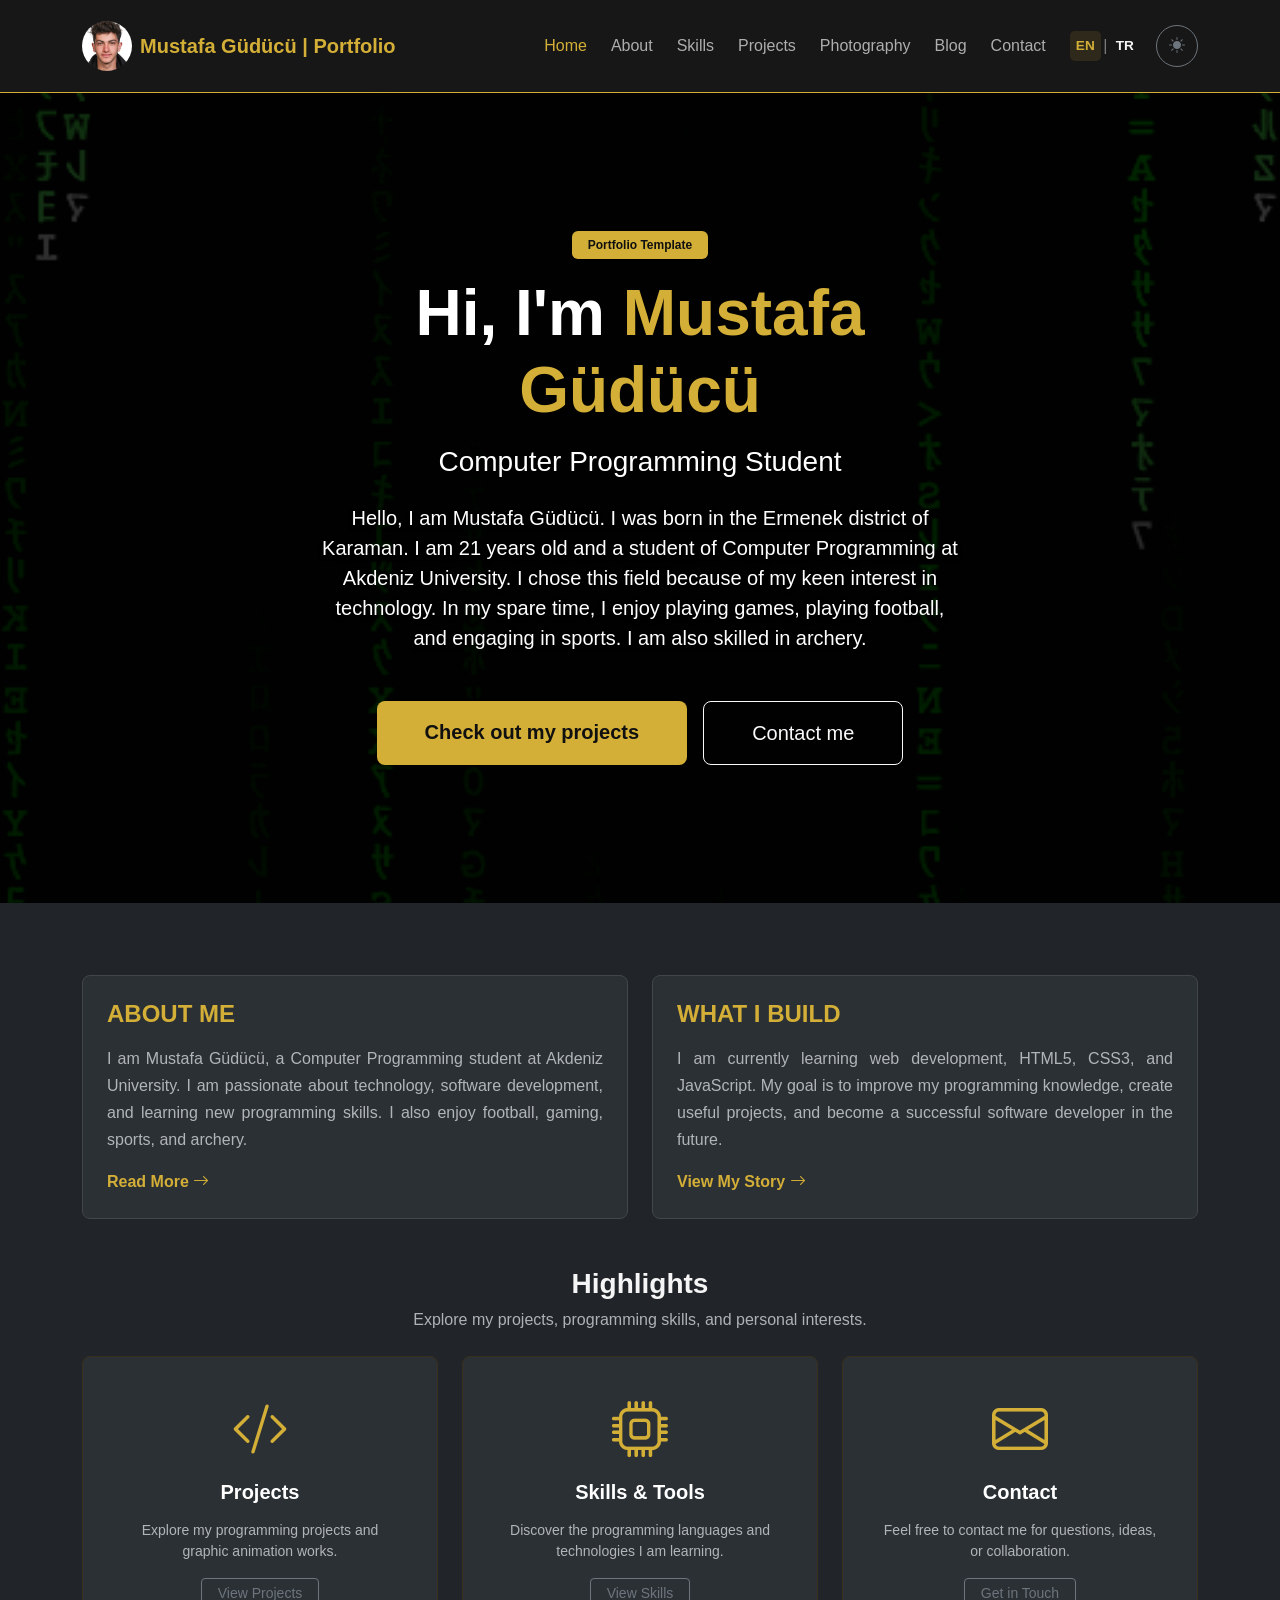
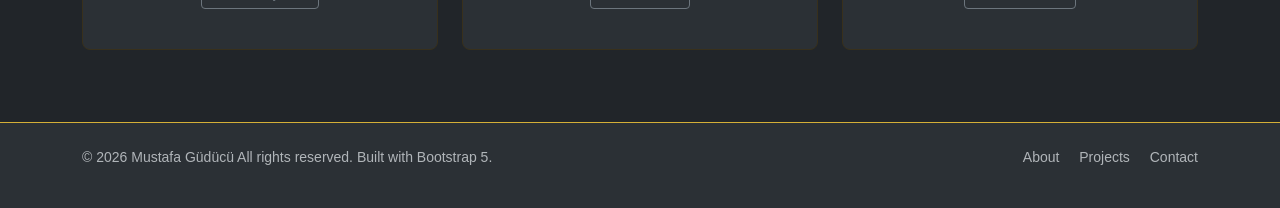
==== index.html @ 78a8216e "Add files via upload" ====
<!DOCTYPE html>
<!DOCTYPE html>

<html data-bs-theme="dark" lang="en">
<head>
<script>try { document.documentElement.setAttribute('data-bs-theme', localStorage.getItem('portfolio-theme') === 'light' ? 'light' : 'dark'); } catch (_) { document.documentElement.setAttribute('data-bs-theme', 'dark'); }</script>
<meta charset="utf-8"/>
<meta content="width=device-width, initial-scale=1.0" name="viewport"/>
<title>Mustafa Güdücü | Kişisel Web Sitesi</title>
<meta content="Explore the personal portfolio of Mustafa Güdücü, a Computer Programming student at Akdeniz University. Discover my skills, projects and interests." name="description"/>
<!--favicon-->
<link rel="icon" type="image/png" href="assets/images/favicon-round.png?v=2">
<!--bootstrap manuel-->
<link href="assets/css/bootstrap.min.css" rel="stylesheet"/>
<!--bootstrap icons-->
<link href="https://cdn.jsdelivr.net/npm/bootstrap-icons@1.11.3/font/bootstrap-icons.min.css" rel="stylesheet"/>
<!--css manuel-->
<link href="assets/css/style.css" rel="stylesheet"/>
<!-- Page-specific styles moved to assets/css/style.css -->
</head>
<body class="d-flex flex-column min-vh-100">
<nav class="navbar navbar-expand-lg bg-body-tertiary sticky-top py-3">
<div class="container">
<a class="navbar-brand d-flex align-items-center gap-2" href="index.html">
<img alt="Logo" class="d-inline-block align-text-top navbar-profile-photo" height="40" src="resim/images/mustafa.jpg" width="40"/>
<span class="fw-bold tracking-wide">Mustafa Güdücü | Portfolio</span>
</a>
<button aria-label="Toggle navigation" class="navbar-toggler" data-bs-target="#navbarNav" data-bs-toggle="collapse" title="Toggle navigation" type="button">
<i class="bi bi-three-dots-vertical mobile-menu-icon" aria-hidden="true"></i>
</button>
<div class="collapse navbar-collapse" id="navbarNav">
<ul class="navbar-nav ms-auto align-items-center gap-2">
<li class="nav-item"><a class="nav-link active" href="index.html">Home</a></li>
<li class="nav-item"><a class="nav-link" href="about.html">About</a></li>
<li class="nav-item"><a class="nav-link" href="skills.html">Skills</a></li>
<li class="nav-item"><a class="nav-link" href="projects.html">Projects</a></li>
<li class="nav-item"><a class="nav-link" href="photography.html">Photography</a></li>
<li class="nav-item"><a class="nav-link" href="blog.html">Blog</a></li>
<li class="nav-item"><a class="nav-link" href="contact.html">Contact</a></li>
<li class="nav-item ms-lg-2"><div aria-label="Language / Dil" class="language-switch" role="group"><a aria-current="page" aria-label="Switch to English" class="language-en" href="index.html" lang="en">EN</a><span aria-hidden="true" class="language-divider">|</span><a aria-label="Türkçeye geç" class="language-tr" href="tr-index.html" lang="tr">TR</a></div></li><li class="nav-item ms-lg-2">
<button aria-label="Toggle color theme" class="btn btn-outline-secondary theme-toggle-btn" id="themeToggle" title="Toggle color theme" type="button">
<i class="bi bi-sun-fill" id="themeIcon"></i>
</button>
</li>
</ul>
</div>
</div>
</nav>
<section class="hero-section text-white">
<div class="container">
<div class="row">
<div class="col-lg-8 col-xl-7 mx-auto text-center">
<span class="badge text-bg-warning mb-3 px-3 py-2 text-white hero-badge">Portfolio Template</span>
<h1 class="display-3 fw-bold mb-3">Hi, I'm <span class="hero-name-accent">Mustafa Güdücü</span></h1>
<h3 class="mb-4">Computer Programming Student</h3>
<p class="lead mb-5 text-white-50">
                       Hello, I am Mustafa Güdücü. I was born in the Ermenek district of Karaman. I am 21 years old and a student of Computer Programming at Akdeniz University. I chose this field because of my keen interest in technology. In my spare time, I enjoy playing games, playing football, and engaging in sports. I am also skilled in archery.
                    </p>
<div class="d-flex gap-3 justify-content-center">
<a class="btn btn-accent btn-lg px-5 py-3" href="projects.html">Check out my projects</a>
<a class="btn btn-outline-light btn-lg px-5 py-3" href="contact.html">Contact me</a>
</div>
</div>
</div>
</div>
</section>
<main class="py-5 bg-body">
<div class="container my-4">
<div class="row g-4 mb-5">
<div class="col-md-6">
<div class="h-100 p-4 bg-body-tertiary rounded-3 border border-secondary-subtle">
<h2 class="h4 fw-bold text-uppercase mb-3 summary-heading">About Me</h2>
<p class="text-body-secondary mb-3 summary-text">
                           
I am Mustafa Güdücü, a Computer Programming student
at Akdeniz University. I am passionate about
technology, software development, and learning
new programming skills. I also enjoy football,
gaming, sports, and archery.

                        </p>
<a class="text-decoration-none fw-semibold summary-link" href="about.html">Read More <i class="bi bi-arrow-right"></i></a>
</div>
</div>
<div class="col-md-6">
<div class="h-100 p-4 bg-body-tertiary rounded-3 border border-secondary-subtle">
<h2 class="h4 fw-bold text-uppercase mb-3 summary-heading">What I Build</h2>
<p class="text-body-secondary mb-3 summary-text">
                            
I am currently learning web development,
HTML5, CSS3, and JavaScript. My goal is to
improve my programming knowledge, create
useful projects, and become a successful
software developer in the future.

                        </p>
<a class="text-decoration-none fw-semibold summary-link" href="about.html">View My Story <i class="bi bi-arrow-right"></i></a>
</div>
</div>
</div>
<div class="text-center mb-4">
<h3 class="fw-bold">Highlights</h3>
<p class="text-body-secondary">Explore my projects, programming skills, and personal interests.</p>
</div>
<div class="row g-4">
<div class="col-md-4">
<div class="card h-100 bg-body-tertiary text-center p-4 feature-card rounded-3">
<div class="card-body d-flex flex-column align-items-center">
<i class="bi bi-code-slash display-4 mb-3 feature-icon"></i>
<h4 class="card-title fw-bold h5">Projects</h4>
<p class="card-text text-body-secondary small mt-2">
                                Explore my programming projects and graphic animation works.
                            </p>
<a class="btn btn-sm btn-outline-secondary mt-auto px-3" href="projects.html">View Projects</a>
</div>
</div>
</div>
<div class="col-md-4">
<div class="card h-100 bg-body-tertiary text-center p-4 feature-card rounded-3">
<div class="card-body d-flex flex-column align-items-center">
<i class="bi bi-cpu display-4 mb-3 feature-icon"></i>
<h4 class="card-title fw-bold h5">Skills &amp; Tools</h4>
<p class="card-text text-body-secondary small mt-2">
                                Discover the programming languages and technologies I am learning.
                            </p>
<a class="btn btn-sm btn-outline-secondary mt-auto px-3" href="skills.html">View Skills</a>
</div>
</div>
</div>
<div class="col-md-4">
<div class="card h-100 bg-body-tertiary text-center p-4 feature-card rounded-3">
<div class="card-body d-flex flex-column align-items-center">
<i class="bi bi-envelope display-4 mb-3 feature-icon"></i>
<h4 class="card-title fw-bold h5">Contact</h4>
<p class="card-text text-body-secondary small mt-2">
                                Feel free to contact me for questions, ideas, or collaboration.
                            </p>
<a class="btn btn-sm btn-outline-secondary mt-auto px-3" href="contact.html">Get in Touch</a>
</div>
</div>
</div>
</div>
</div>
</main>
<footer class="bg-body-tertiary py-4 mt-auto">
<div class="container">
<div class="row align-items-center grey-text text-body-secondary small mb-3">
<div class="col-md-6 text-center text-md-start mb-3 mb-md-0">
                    © 2026 Mustafa Güdücü All rights reserved. Built with Bootstrap 5.
                </div>
<div class="col-md-6 text-center text-md-end">
<a class="text-decoration-none text-body-secondary me-3" href="about.html">About</a>
<a class="text-decoration-none text-body-secondary me-3" href="projects.html">Projects</a>
<a class="text-decoration-none text-body-secondary" href="contact.html">Contact</a>
</div>
</div>
</div></footer>
<!--bootstrap manuel js-->
<script crossorigin="anonymous" integrity="sha384-YvpcrYf0tY3lHB60NNkmXc5s9fDVZLESaAA55NDzOxhy9GkcIdslK1eN7N6jIeHz" src="https://cdn.jsdelivr.net/npm/bootstrap@5.3.3/dist/js/bootstrap.bundle.min.js"></script>
<script src="assets/js/main.js"></script>
<script src="assets/js/theme.js"></script>
</body>
</html>
---- assets/css/style.css ----
/* ==========================================================================
   CUSTOM PORTFOLIO TEMPLATE STYLES (Bootstrap 5 Accent)
   ========================================================================== */

/* Renk Değişkenleri (Global Variables) */
:root {
    --accent-color: #D4AF37;       /* İmza rengimiz: Canlı Turuncu */
    --accent-hover: #B8962E;       /* Koyu Turuncu (Hover durumları için) */
    --transition-speed: 0.3s;      /* Akıcı geçiş animasyon hızı */
}

/* Genel Seçiciler & Yumuşak Kaydırma */
html {
    scroll-behavior: smooth;
}

body {
    font-family: 'Segoe UI', Tahoma, Geneva, Verdana, sans-serif;
    transition: background-color var(--transition-speed) ease, color var(--transition-speed) ease;
}

/* Navbar Özelleştirmeleri */
.navbar-brand img {
    transition: transform var(--transition-speed) ease;
}
.navbar-brand:hover img {
    transform: scale(1.05);
}

.nav-link {
    font-weight: 500;
    transition: color var(--transition-speed) ease;
}

/* Aktif sayfa linki ve hover durumunda turuncu parlaması */
.nav-link:hover, 
.nav-link.active {
    color: var(--accent-color) !important;
}

/* Turuncu Buton Sınıfımız (Bootstrap Butonlarını Ezmeden Ekstra Güç) */
.btn-accent {
    background-color: var(--accent-color);
    color: #ffffff;
    border: none;
    font-weight: 600;
    transition: all var(--transition-speed) ease;
}

.btn-accent:hover {
    background-color: var(--accent-hover);
    color: #ffffff;
    transform: translateY(-2px);
    box-shadow: 0 4px 15px rgba(255, 48, 48, 0.3);
}

.btn-outline-accent {
    border: 2px solid var(--accent-color);
    color: var(--accent-color);
    background: transparent;
    font-weight: 600;
    transition: all var(--transition-speed) ease;
}

.btn-outline-accent:hover {
    background-color: var(--accent-color);
    color: #ffffff;
    transform: translateY(-2px);
}

/* Hero Alanı (Giriş Ekranı) Tasarımı */
.hero-section {
    min-height: 85vh;
    display: flex;
    align-items: center;
}

.hero-img {
    max-height: 450px;
    object-fit: contain;
    filter: drop-shadow(0 10px 20px rgba(0, 0, 0, 0.15));
}

/* Fotoğraf Galerisi (Photography) İçin Masonry/Grid Temeli */
.gallery-item {
    overflow: hidden;
    position: relative;
    border-radius: 8px;
    cursor: pointer;
    box-shadow: 0 4px 10px rgba(0,0,0,0.1);
    transition: transform var(--transition-speed) ease;
}

.gallery-item img {
    transition: transform 0.5s ease;
    width: 100%;
    height: auto;
    display: block;
}

.gallery-item:hover img {
    transform: scale(1.08);
}

/* Footer Alt Çizgi Ayarı */
footer {
    border-top: 1px solid rgba(120, 120, 120, 0.15);
}

/* Tema Değiştirici Buton (Floating Toggle) Stili */
.theme-toggle-btn {
    cursor: pointer;
    padding: 8px 12px;
    border-radius: 50px;
    transition: all var(--transition-speed) ease;
}

.hero-badge {
    background-color: var(--accent-color) !important;
}

.hero-name-accent,
.summary-heading,
.summary-link,
.feature-icon {
    color: var(--accent-color);
}

.summary-text {
    text-align: justify;
    line-height: 1.7;
}

.accent-heading {
    color: var(--accent-color);
}

.projects-page {
    max-width: 950px;
}

.about-section {
    max-width: 900px;
}

.blog-page {
    max-width: 800px;
}

.blog-save-btn,
.contact-submit-btn {
    background-color: var(--accent-color);
    border: none;
}

.photography-sidebar {
    top: 100px;
}

.archive-heading,
.section-heading {
    color: var(--accent-color);
}

.skills-page {
    max-width: 1000px;
}

.cert-modal-image {
    max-height: 75vh;
    width: auto;
}


/*Galeri formatı*/

/* ==========================================================================
   NOAH KALINA STYLE COMPACT MASONRY GALLERY (8-sütun)
   ========================================================================== */

.photography-gallery {
    /* Büyük ekranlarda 8 sütunlu kompakt düzen */
    column-count: 5;
    column-gap: 5px; /* İkonik sıkı görünüm için dar yatay boşluk */
    width: 100%;
}

.gallery-card {
    background-color: transparent;
    break-inside: avoid; /* Sütun geçişlerinde resmin kesilmesini önler */
    margin-bottom: 5px; /* Sıkı görünüm için dar dikey boşluk */
    overflow: hidden;
    border-radius: 5px; /* Tam referanstaki gibi keskin ve minimal kenarlar */
    cursor: pointer;
}

.gallery-card img {
    width: 100%;
    height: auto; /* Orijinal en-boy oranını milimetrik korur */
    display: block;
    object-fit: cover;
    transition: filter var(--transition-speed) ease;
}

/* Hover Durumu: Resmi büyütmeden, sadece hafifçe aydınlatarak şık bir odaklanma sağlar */
.gallery-card:hover img {
    filter: brightness(1.2);
}

/* Farklı Ekran Genişliklerine Göre Sütun Sayısı Yönetimi (Responsive) */
@media (max-width: 1600px) {
    .photography-gallery {
        column-count: 6;
    }
}

@media (max-width: 1200px) {
    .photography-gallery {
        column-count: 5;
    }
}

@media (max-width: 992px) {
    .photography-gallery {
        column-count: 4;
    }
}

@media (max-width: 768px) {
    .photography-gallery {
        column-count: 3;
    }
}

@media (max-width: 480px) {
    .photography-gallery {
        column-count: 2; /* Mobilde bile şık durması için yan yana 2 kare */
    }
}


/* ========================================================================== */
/* about.html — extracted embedded styles (originally inside <style> in about.html) */
/* ========================================================================== */
/* Bu sayfaya özel okunurluğu artıran ince ayarlar */
.about-section h2 {
    font-size: 1.75rem;
    letter-spacing: 1px;
    font-weight: 700;
}
.about-section p {
    line-height: 1.8;
    text-align: justify;
    font-weight: 400;
}
.about-divider {
    border-top: 1px solid rgb(255, 255, 255, 0.15);
    margin: 2.5rem 0;
}
[data-bs-theme="light"] .about-divider {
    border-top: 1px solid rgba(0, 0, 0, 0.15);
}

/* Sosyal medya ikonları hover efekti (tekrar eden kurallar burada merkezi hale getirildi) */
.bi { transition: color 0.3s ease; }
.gap-4 a:hover { color: var(--accent-color) !important; }


/* ========================================================================== */
/* index.html — extracted embedded styles (originally inside <style> in index.html) */
/* ========================================================================== */
/* --- ANA SAYFA (HERO) ÖZEL STİLLERİ --- */
.hero-section {
    min-height: calc(100vh - 90px); /* Navbar yüksekliğini çıkar */
    background-image: url('https://images.unsplash.com/photo-1516321497487-e288fb19713f?auto=format&fit=crop&w=1600&q=80');
    background-size: cover;
    background-position: center center;
    background-repeat: no-repeat;
    position: relative;
    display: flex;
    align-items: center;
}

/* Arka plan karartma overlay'i (Abartmadan) */
.hero-section::before {
    content: "";
    position: absolute;
    top: 0;
    left: 0;
    width: 100%;
    height: 100%;
    background-color: rgba(0, 0, 0, 0.45); /* Karartma oranı (0.0 - 1.0) */
    z-index: 1;
}

/* Yazıları overlay'in önüne çıkarma */
.hero-section .container {
    position: relative;
    z-index: 2; /* Arka plan karartmasının önünde */
}

/* Yazı renklerini beyazlatma */
.hero-section h1,
.hero-section h3,
.hero-section p.lead {
    color: #ffffff !important;
}

.hero-section p.lead {
    text-shadow: 0 2px 4px rgba(0,0,0,0.5); /* Okunabilirlik için hafif gölge */
}

/* --- YENİ EKLENEN BÖLÜM STİLLERİ --- */
.feature-card {
    transition: transform 0.3s ease, box-shadow 0.3s ease;
    border: 1px solid rgba(216, 4, 4, 0.08);
}
.feature-card:hover {
    transform: translateY(-5px);
    box-shadow: 0 10px 20px rgba(0, 0, 0, 0.2);
    border-color: var(--accent-color);
}
[data-bs-theme="light"] .feature-card {
    border: 1px solid rgba(0, 0, 0, 0.08);
}

/* Alt kısımlar için ikon hover merkezi kuralları */
.footer .bi:hover {
    color: var(--accent-color) !important;
}


/* ========================================================================== */
/* skills.html — extracted embedded styles (originally inside <style> in skills.html) */
/* ========================================================================== */
/* Modern Bölüm Ayırıcıları */
.skills-divider {
    border-top: 1px solid rgba(255, 255, 255, 0.1);
    margin: 4rem 0;
}
[data-bs-theme="light"] .skills-divider {
    border-top: 1px solid rgba(0, 0, 0, 0.1);
}

/* Teknolojik Kart Tasarımları */
.tech-card {
    background-color: var(--bs-body-tertiary);
    border: 1px solid rgba(255, 255, 255, 0.05);
    border-radius: 12px;
    padding: 1.25rem;
    display: flex;
    align-items: center;
    gap: 1rem;
    transition: transform 0.2s ease, border-color 0.2s ease, box-shadow 0.2s ease;
}
[data-bs-theme="light"] .tech-card {
    border: 1px solid rgba(0, 0, 0, 0.05);
}
.tech-card:hover {
    transform: translateY(-4px);
    border-color: var(--accent-color);
    box-shadow: 0 8px 20px rgba(0, 0, 0, 0.2);
}
.tech-icon-wrapper {
    width: 48px;
    height: 48px;
    display: flex;
    align-items: center;
    justify-content: center;
    border-radius: 8px;
    background-color: rgba(255, 255, 255, 0.03);
    padding: 10px;
}
[data-bs-theme="light"] .tech-icon-wrapper {
    background-color: rgba(0, 0, 0, 0.03);
}
.tech-icon-wrapper img {
    width: 100%;
    height: 100%;
    object-fit: contain;
}

/* Sertifika Kartı Stilleri */
.cert-card {
    background-color: var(--bs-body-tertiary);
    border: 1px solid rgba(255, 255, 255, 0.05);
    border-radius: 12px;
    overflow: hidden;
    transition: transform 0.2s ease, border-color 0.2s ease;
    cursor: pointer;
}
[data-bs-theme="light"] .cert-card {
    border: 1px solid rgba(0, 0, 0, 0.05);
}
.cert-card:hover {
    transform: translateY(-4px);
    border-color: var(--accent-color);
}
.cert-img-wrapper {
    height: 160px;
    overflow: hidden;
    background-color: rgba(0, 0, 0, 0.1);
    display: flex;
    align-items: center;
    justify-content: center;
    border-bottom: 1px solid rgba(255, 255, 255, 0.05);
}
[data-bs-theme="light"] .cert-img-wrapper {
    border-bottom: 1px solid rgba(0, 0, 0, 0.05);
}
.cert-img-wrapper img {
    width: 100%;
    height: 100%;
    object-fit: cover;
    transition: transform 0.3s ease;
}
.cert-card:hover .cert-img-wrapper img {
    transform: scale(1.04);
}


/* ========================================================================== */
/* projects.html — extracted embedded styles (originally inside <style> in projects.html) */
/* ========================================================================== */
.project-card {
    background-color: var(--bs-body-tertiary);
    border: 1px solid rgba(255, 255, 255, 0.05);
    border-radius: 8px;
    overflow: hidden;
    transition: transform 0.2s ease, border-color 0.2s ease;
    cursor: pointer;
}

[data-bs-theme="light"] .project-card {
    border: 1px solid rgba(0, 0, 0, 0.05);
}

.project-card:hover {
    transform: translateY(-2px);
    border-color: var(--accent-color);
}

/* Sol Taraftaki Görsel Alanı */
.project-img-wrapper {
    width: 100%;
    height: 240px;
    background-color: rgba(0, 0, 0, 0.2);
    overflow: hidden;
    display: flex;
    align-items: center;
    justify-content: center;
}

@media (min-width: 768px) {
    .project-img-wrapper {
        width: 300px;
        height: 100%;
        min-height: 240px;
    }
}

.project-img-wrapper img {
    width: 100%;
    height: 100%;
    object-fit: cover;
    min-height: 100%;
}

/* collapse açıldığında dönen ok animasyonu */
.toggle-icon {
    transition: transform 0.3s ease;
}
.project-card[aria-expanded="true"] .toggle-icon {
    transform: rotate(180deg);
    color: var(--accent-color) !important;
}

/* Genişleyen detay alanı stili */
.project-details {
    background-color: rgba(0, 0, 0, 0.15);
    border-top: 1px solid rgba(255, 255, 255, 0.05);
}
[data-bs-theme="light"] .project-details {
    background-color: rgba(0, 0, 0, 0.02);
    border-top: 1px solid rgba(0, 0, 0, 0.05);
}


/* ========================================================================== */
/* photography.html — extracted embedded styles (originally inside <style> in photography.html) */
/* ========================================================================== */
.year-sidebar .nav-link {
    color: var(--bs-secondary-color);
    font-weight: 500;
    padding: 8px 16px;
    border-radius: 4px;
    transition: all 0.2s ease;
}
.year-sidebar .nav-link:hover {
    color: var(--accent-color);
    background-color: rgba(255, 107, 0, 0.05);
}
.year-sidebar .nav-link.active {
    color: #ffffff !important;
    background-color: var(--accent-color) !important;
}
[data-bs-theme="light"] .year-sidebar .nav-link.active {
    color: #ffffff !important;
}

/* Fotoğraf Kartı ve Üzerine Gelince Çıkan Açıklama Katmanı */
.gallery-card {
    position: relative;
    background-color: transparent;
    break-inside: avoid;
    margin-bottom: 8px;
    overflow: hidden;
    border-radius: 2px;
    cursor: pointer;
}

.gallery-card img {
    width: 100%;
    height: auto;
    display: block;
    object-fit: cover;
    transition: transform 0.4s ease, filter 0.4s ease;
}

/* Karartma Overlay Katmanı */
.gallery-overlay {
    position: absolute;
    top: 0;
    left: 0;
    width: 100%;
    height: 100%;
    background: rgba(0, 0, 0, 0.75); /* Karartma oranı */
    display: flex;
    flex-direction: column; /* Fixed from flex-column */
    justify-content: flex-end;
    padding: 12px;
    opacity: 0;
    transition: opacity 0.3s ease;
    z-index: 2;
}

/* İmleç üzerine gelince tetiklenenler */
.gallery-card:hover img {
    transform: scale(1.03);
}
.gallery-card:hover .gallery-overlay {
    opacity: 1;
}

/* Yazıların Küçüklüğü ve Tipografisi */
.overlay-title {
    font-size: 0.85rem;
    font-weight: 700;
    color: #ffffff;
    margin-bottom: 2px;
    text-transform: uppercase;
    letter-spacing: 0.5px;
}
.overlay-meta {
    font-size: 0.75rem;
    color: rgba(255, 255, 255, 0.7);
}

/* Filtreleme Geçiş Animasyonu */
.gallery-card.d-none {
    display: none !important;
}


/* ===========================================================================*/
/* blog.html — extracted embedded styles (originally inside <style> in blog.html) */
/* ========================================================================== */
.blog-card {
    background-color: var(--bs-body-tertiary);
    border: 1px solid rgba(255, 255, 255, 0.05);
    border-radius: 8px;
    transition: border-color 0.2s ease;
    position: relative;
}
[data-bs-theme="light"] .blog-card {
    border: 1px solid rgba(0, 0, 0, 0.05);
}
.blog-card:hover {
    border-color: var(--accent-color);
}
.blog-img-wrapper {
    max-height: 400px;
    overflow: hidden;
    border-radius: 4px;
    background-color: rgba(0, 0, 0, 0.1);
}
.blog-img-wrapper img {
    width: 100%;
    height: auto;
    object-fit: cover;
}
.add-post-btn {
    width: 45px;
    height: 45px;
    display: flex;
    align-items: center;
    justify-content: center;
    border-radius: 50%;
    background-color: var(--accent-color);
    color: #ffffff !important;
    border: none;
    transition: transform 0.2s ease;
}
.add-post-btn:hover {
    transform: scale(1.1);
}
.post-menu-btn {
    background: none;
    border: none;
    color: var(--bs-secondary-color);
    padding: 4px 8px;
    border-radius: 4px;
    transition: color 0.2s, background-color 0.2s;
}
.post-menu-btn:hover, .post-menu-btn:focus {
    color: var(--bs-body-color);
    background-color: rgba(255, 255, 255, 0.08);
}
[data-bs-theme="light"] .post-menu-btn:hover {
    background-color: rgba(0, 0, 0, 0.05);
}
.dropdown-menu-end {
    right: 0;
    left: auto;
}


/* ========================================================================== */
/* contact.html — extracted embedded styles (originally inside <style> in contact.html) */
/* ========================================================================== */
.contact-icon-box {
    width: 44px;
    height: 44px;
    display: flex;
    align-items: center;
    justify-content: center;
    border-radius: 8px;
    background-color: rgba(255, 255, 255, 0.05);
    color: var(--accent-color);
    font-size: 1.25rem;
    transition: all 0.2s ease;
}
[data-bs-theme="light"] .contact-icon-box {
    background-color: rgba(0, 0, 0, 0.05);
}
.contact-link-row:hover .contact-icon-box {
    background-color: var(--accent-color);
    color: #ffffff;
    transform: translateY(-2px);
}
.form-control:focus {
    border-color: var(--accent-color);
    box-shadow: 0 0 0 0.25rem rgba(239, 125, 0, 0.25);
}

/* ========================================================================== */
/* End of extracted embedded styles */
/* ========================================================================== */

/* MUSTAFA GÜDÜCÜ - SİYAH & ALTIN TEMA */

:root {
    --bs-primary: #d4af37;
    --bs-primary-rgb: 212, 175, 55;
    --bs-body-bg: #101010;
    --bs-body-color: #F5F5F5;
}

/* Genel sayfa görünümü */
body {
    background-color: #101010;
    color: #F5F5F5;
    font-family: Arial, sans-serif;
}

/* Üst menü */
.navbar {
    background-color: #171717 !important;
    border-bottom: 1px solid #D4AF37;
}

.navbar-brand {
    color: #D4AF37 !important;
}

.navbar .nav-link:hover,
.navbar .nav-link.active {
    color: #D4AF37 !important;
}

/* Ana başlıklar */
h1 span,
.text-primary {
    color: #D4AF37 !important;
}

/* Ana butonlar */
.btn-primary {
    background-color: #D4AF37 !important;
    border-color: #D4AF37 !important;
    color: #101010 !important;
    font-weight: bold;
}

.btn-primary:hover {
    background-color: #B8962E !important;
    border-color: #B8962E !important;
}

/* İkinci buton */
.btn-outline-light:hover {
    background-color: #D4AF37 !important;
    border-color: #D4AF37 !important;
    color: #101010 !important;
}

/* Kartlar */
.card {
    background-color: #1C1C1C;
    border: 1px solid #38301C;
    color: #FFFFFF;
    transition: transform 0.3s ease;
}

.card:hover {
    transform: translateY(-5px);
    border-color: #D4AF37;
}

/* Yetenek çubukları */
.progress-bar {
    background-color: #D4AF37 !important;
}

/* Alt bilgi */
footer {
    background-color: #171717;
    border-top: 1px solid #D4AF37;
}

/* Mobil görünüm */
@media (max-width: 768px) {
    h1 {
        font-size: 2rem;
    }

    .hero-section {
        padding: 70px 15px;
    }
}

/* Gold theme - Bootstrap buttons */

.btn-primary,
.btn-warning,
.bg-primary,
.bg-warning {
    background-color: #D4AF37 !important;
    border-color: #D4AF37 !important;
    color: #101010 !important;
}

.btn-primary:hover,
.btn-warning:hover {
    background-color: #B8962E !important;
    border-color: #B8962E !important;
    color: #101010 !important;
}

/* Gold badges */
.badge.bg-warning,
.badge.bg-primary {
    background-color: #D4AF37 !important;
    color: #101010 !important;
}

/* MUSTAFA GUDUCU - GOLD THEME FIX */

:root {
    --bs-warning: #D4AF37;
    --bs-warning-rgb: 212, 175, 55;
    --bs-primary: #D4AF37;
    --bs-primary-rgb: 212, 175, 55;
}

/* Buttons */
.btn-primary,
.btn-warning,
.btn-orange {
    background-color: #D4AF37 !important;
    border-color: #D4AF37 !important;
    color: #101010 !important;
}

.btn-primary:hover,
.btn-warning:hover,
.btn-orange:hover {
    background-color: #B8962E !important;
    border-color: #B8962E !important;
}

/* Badges */
.badge,
.bg-warning,
.bg-primary {
    background-color: #D4AF37 !important;
    border-color: #D4AF37 !important;
    color: #101010 !important;
}

/* Gold text */
.text-warning,
.text-primary {
    color: #D4AF37 !important;
}

/* Homepage hero background */

.hero-section {
    background-image:
        linear-gradient(
            rgba(0, 0, 0, 0.65),
            rgba(0, 0, 0, 0.75)
        ),
        url("../images/matrix.gif") !important;

    background-size: cover;
    background-position: center;
    background-repeat: no-repeat;
}

/* Shared light/dark palette: overrides legacy fixed dark backgrounds. */
[data-bs-theme="dark"] {
  --bs-body-bg: #101010;
  --bs-body-color: #f5f5f5;
  --bs-tertiary-bg: #171717;
}
[data-bs-theme="light"] {
  --bs-body-bg: #f7f7f4;
  --bs-body-color: #202124;
  --bs-tertiary-bg: #ecebe6;
  --bs-secondary-color: #555b62;
  --bs-secondary-bg: #e9e8e3;
  --bs-border-color: #c9c7c0;
}
[data-bs-theme="dark"] body { background-color: #101010; color: #f5f5f5; }
[data-bs-theme="light"] body { background-color: var(--bs-body-bg); color: var(--bs-body-color); }
[data-bs-theme="light"] .navbar,
[data-bs-theme="light"] footer { background-color: #ecebe6 !important; }
[data-bs-theme="light"] .card { background-color: #fff; color: #202124; border-color: #d7d4c9; }
[data-bs-theme="light"] .card:hover { border-color: #d4af37; }
[data-bs-theme="light"] .navbar .nav-link { color: #33383c; }
[data-bs-theme="light"] .navbar .nav-link.active,
[data-bs-theme="light"] .navbar .nav-link:hover { color: #96731b !important; }
[data-bs-theme="light"] .text-white-50:not(.hero-section *) { color: #60646a !important; }
/* The hero image intentionally retains its dark overlay for legible white text. */

/* Unified black and gold accents for all pages */
:root, [data-bs-theme="dark"], [data-bs-theme="light"] {
  --accent-color: #D4AF37;
  --accent-hover: #B8962E;
  --bs-warning: #D4AF37;
  --bs-warning-rgb: 212, 175, 55;
  --bs-primary: #D4AF37;
  --bs-primary-rgb: 212, 175, 55;
  --bs-link-color: #D4AF37;
  --bs-link-hover-color: #B8962E;
}
.text-bg-warning, .text-bg-primary { background-color: #D4AF37 !important; color: #101010 !important; }
.btn-accent, .btn-orange, .btn-warning, .btn-primary { background-color: #D4AF37 !important; border-color: #D4AF37 !important; color: #101010 !important; }
.btn-accent:hover, .btn-orange:hover, .btn-warning:hover, .btn-primary:hover { background-color: #B8962E !important; border-color: #B8962E !important; color: #101010 !important; }
.progress-bar.bg-warning { background-color: #D4AF37 !important; }

/* Circular profile photo in the navigation bar across all pages */
.navbar .navbar-profile-photo {
  width: 50px;
  height: 50px;
  border-radius: 50%;
  object-fit: cover;
  object-position: center;
  flex-shrink: 0;
}

/* Turkish / English navigation */
.language-switch { display: inline-flex; align-items: center; gap: .15rem; white-space: nowrap; }
.language-switch a { color: var(--bs-body-color); text-decoration: none; font-weight: 700; font-size: .85rem; padding: .3rem .38rem; border-radius: .3rem; }
.language-switch a[aria-current="page"] { color: #d4af37; background: rgba(212,175,55,.12); }
.language-switch a:hover, .language-switch a:focus-visible { color: #d4af37; }
.language-switch .language-divider { opacity: .45; }

/* Mobile navbar icon: gold vertical three dots */
.navbar-toggler .mobile-menu-icon {
    color: #D4AF37;
    font-size: 1.5rem;
    line-height: 1;
    display: inline-block;
}

/* Mobile menu: remove only the border/frame around the three-dot button */
@media (max-width: 991.98px) {
  .navbar .navbar-toggler:has(.mobile-menu-icon),
  .navbar .navbar-toggler:has(.mobile-menu-icon):focus,
  .navbar .navbar-toggler:has(.mobile-menu-icon):active {
    border: none !important;
    background: transparent !important;
    box-shadow: none !important;
    outline: none;
  }
}
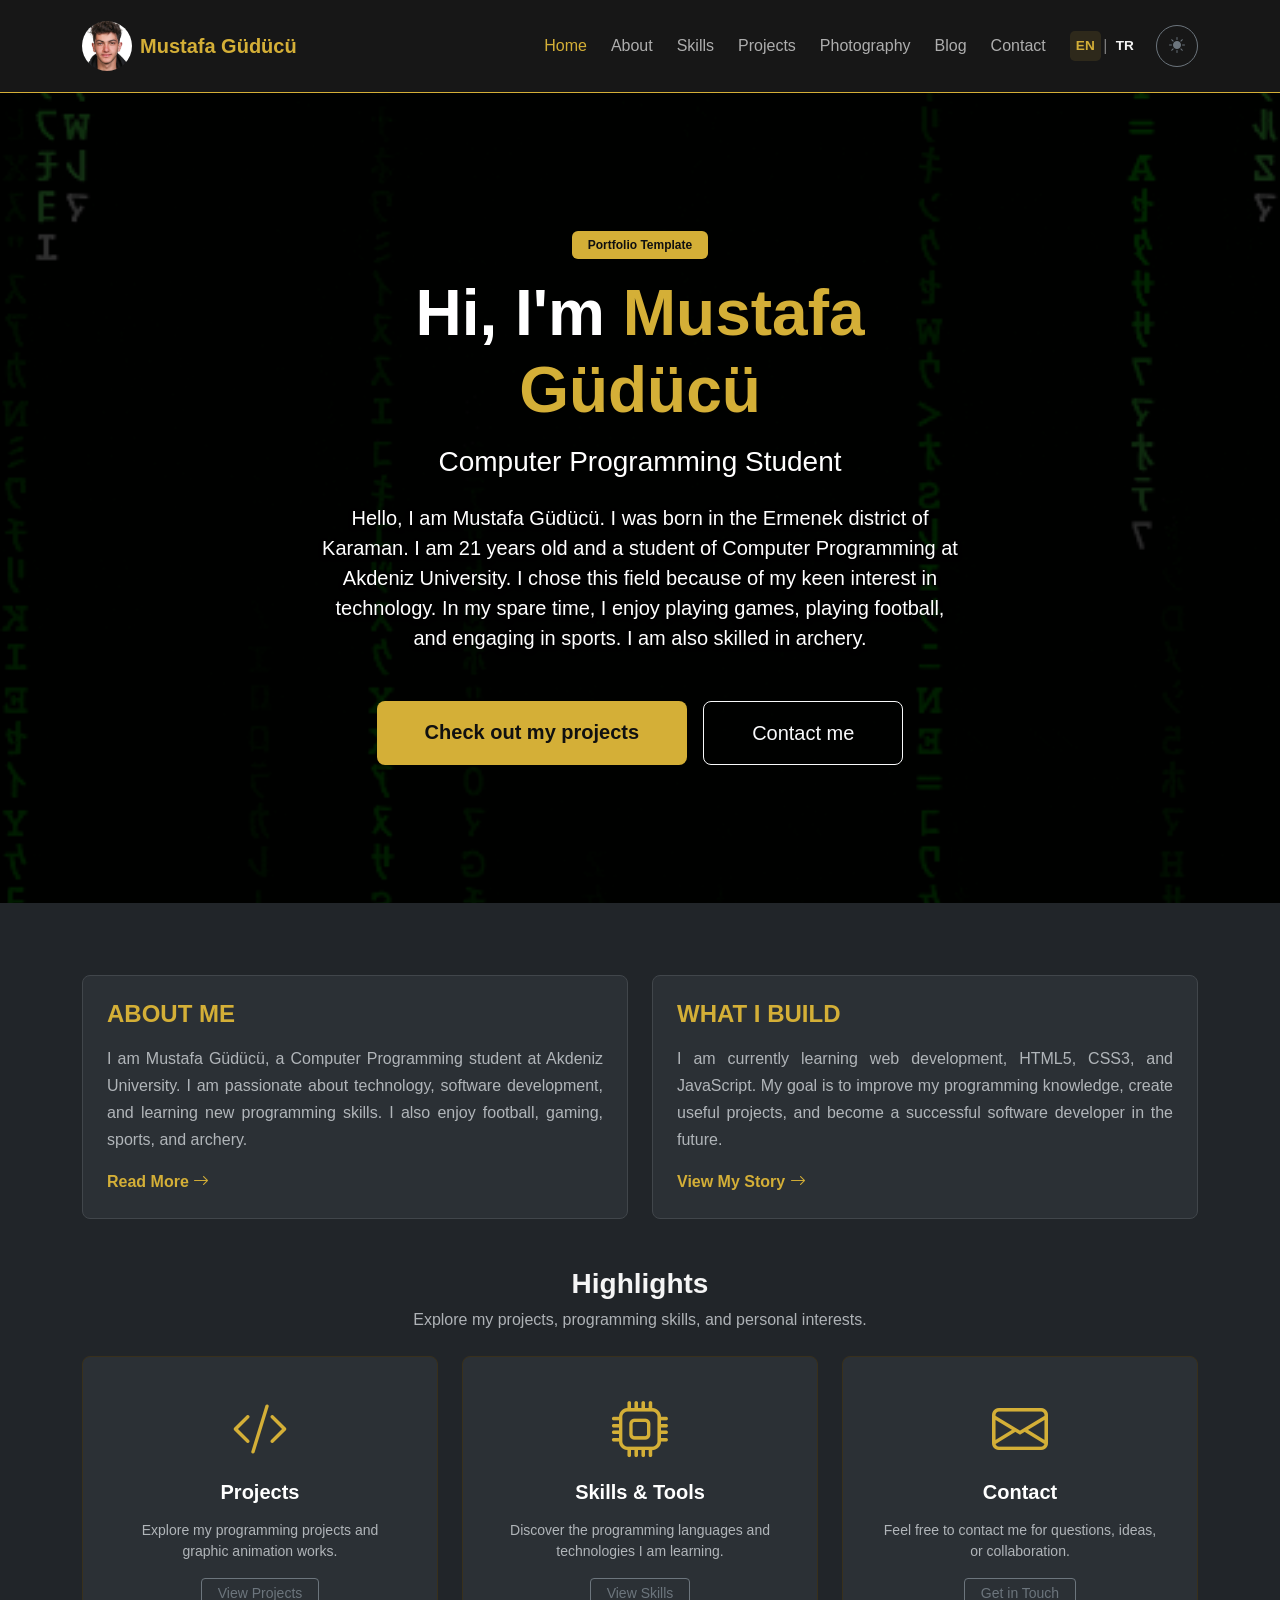
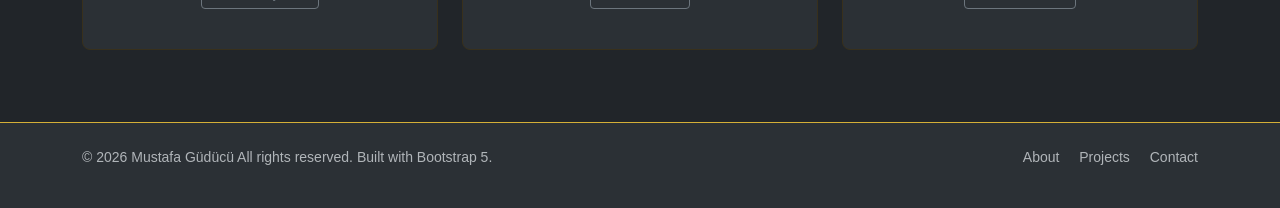
==== commit cd038eea: "Update index.html" ====
--- a/index.html
+++ b/index.html
@@ -23,7 +23,7 @@
 <div class="container">
 <a class="navbar-brand d-flex align-items-center gap-2" href="index.html">
 <img alt="Logo" class="d-inline-block align-text-top navbar-profile-photo" height="40" src="resim/images/mustafa.jpg" width="40"/>
-<span class="fw-bold tracking-wide">Mustafa Güdücü | Portfolio</span>
+<span class="fw-bold tracking-wide">Mustafa Güdücü</span>
 </a>
 <button aria-label="Toggle navigation" class="navbar-toggler" data-bs-target="#navbarNav" data-bs-toggle="collapse" title="Toggle navigation" type="button">
 <i class="bi bi-three-dots-vertical mobile-menu-icon" aria-hidden="true"></i>
